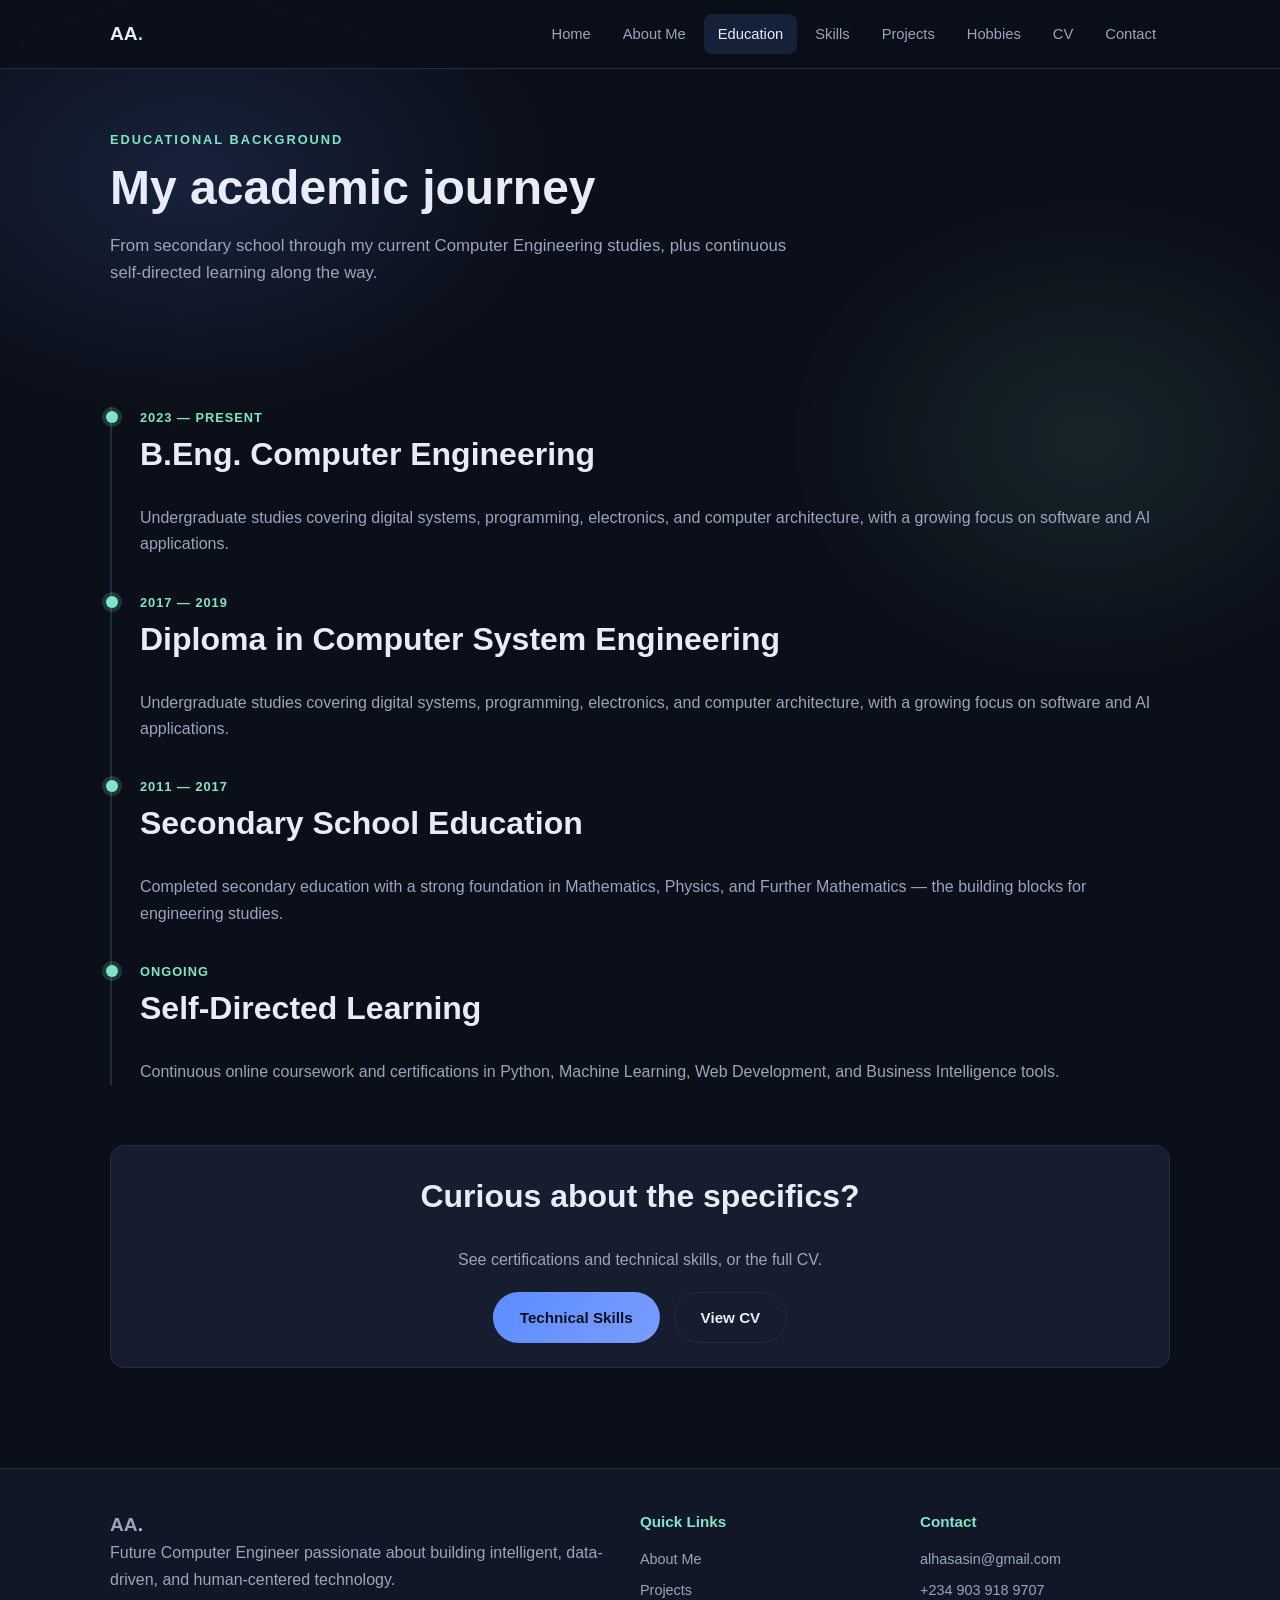
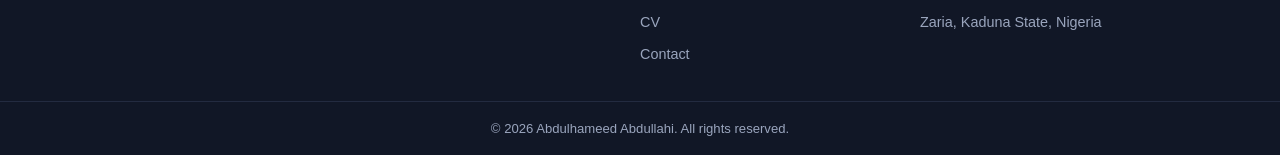
==== education.html @ 2b601864 "initial" ====
<!DOCTYPE html>
<html lang="en">
<head>
<meta charset="UTF-8" />
<meta name="viewport" content="width=device-width, initial-scale=1.0" />
<title>Educational Background | Abdulhameed Abdullahi</title>
<meta name="description" content="Educational background and academic timeline of Abdulhameed Abdullahi." />
<link rel="stylesheet" href="assets/css/style.css" />

<!-- JSON-LD structured data: Schema.org/EducationalOccupationalCredential list -->
<script type="application/ld+json">
{
  "@context": "https://schema.org",
  "@type": "Person",
  "name": "Abdulhameed Abdullahi",
  "alumniOf": [
    {
      "@type": "CollegeOrUniversity",
      "name": "Computer Engineering Undergraduate Programme"
    },
    {
      "@type": "EducationalOrganization",
      "name": "Secondary School"
    }
  ]
}
</script>
</head>
<body>

<input type="checkbox" id="nav-toggle" class="nav-toggle-input" />

<header class="site-header">
  <div class="header-inner">
    <a href="index.html" class="logo">AA<span>.</span></a>

    <label for="nav-toggle" class="hamburger" aria-label="Toggle navigation">
      <span></span><span></span><span></span>
    </label>

    <nav class="site-nav" aria-label="Primary">
      <ul>
        <li><a href="index.html">Home</a></li>
        <li><a href="about.html">About Me</a></li>
        <li><a href="education.html" aria-current="page">Education</a></li>
        <li><a href="skills.html">Skills</a></li>
        <li><a href="projects.html">Projects</a></li>
        <li><a href="hobbies.html">Hobbies</a></li>
        <li><a href="cv.html">CV</a></li>
        <li><a href="contact.html">Contact</a></li>
      </ul>
    </nav>
  </div>
</header>

<main>
  <section class="page-intro">
    <p class="eyebrow">Educational Background</p>
    <h1>My academic journey</h1>
    <p class="lede">
      From secondary school through my current Computer Engineering studies, plus
      continuous self-directed learning along the way.
    </p>
  </section>

  <section>
    <div class="timeline">
      <article class="timeline-item">
        <p class="timeline-date">2023 — PRESENT</p>
        <h2>B.Eng. Computer Engineering</h2>
        <p>
          Undergraduate studies covering digital systems, programming, electronics,
          and computer architecture, with a growing focus on software and AI
          applications.
        </p>
      </article>

      <article class="timeline-item">
        <p class="timeline-date">2017 — 2019</p>
        <h2>Diploma in Computer System Engineering</h2>
        <p>
          Undergraduate studies covering digital systems, programming, electronics,
          and computer architecture, with a growing focus on software and AI
          applications.
        </p>
      </article>

      <article class="timeline-item">
        <p class="timeline-date">2011 — 2017</p>
        <h2>Secondary School Education</h2>
        <p>
          Completed secondary education with a strong foundation in Mathematics,
          Physics, and Further Mathematics — the building blocks for engineering
          studies.
        </p>
      </article>

      <article class="timeline-item">
        <p class="timeline-date">ONGOING</p>
        <h2>Self-Directed Learning</h2>
        <p>
          Continuous online coursework and certifications in Python, Machine
          Learning, Web Development, and Business Intelligence tools.
        </p>
      </article>
    </div>
  </section>

  <section class="about-cta">
    <div class="card cta-card">
      <h2>Curious about the specifics?</h2>
      <p>See certifications and technical skills, or the full CV.</p>
      <div class="hero-actions">
        <a href="skills.html" class="btn btn-primary">Technical Skills</a>
        <a href="cv.html" class="btn btn-ghost">View CV</a>
      </div>
    </div>
  </section>
</main>

<footer class="site-footer">
  <div class="footer-inner">
    <div class="footer-about">
      <p class="logo">AA<span>.</span></p>
      <p>Future Computer Engineer passionate about building intelligent, data-driven,
         and human-centered technology.</p>
    </div>
    <div class="footer-links">
      <h4>Quick Links</h4>
      <ul>
        <li><a href="about.html">About Me</a></li>
        <li><a href="projects.html">Projects</a></li>
        <li><a href="cv.html">CV</a></li>
        <li><a href="contact.html">Contact</a></li>
      </ul>
    </div>
    <div class="footer-contact">
      <h4>Contact</h4>
      <ul>
        <li>alhasasin@gmail.com</li>
        <li>+234 903 918 9707</li>
        <li>Zaria, Kaduna State, Nigeria</li>
      </ul>
    </div>
  </div>
  <p class="footer-bottom">&copy; 2026 Abdulhameed Abdullahi. All rights reserved.</p>
</footer>

</body>
</html>
---- assets/css/style.css ----
/* =========================================================
   assets/css/style.css
   Pure CSS — Flexbox + Grid, mobile-first, no JS anywhere.
   CSS-only interactivity via :hover, :focus, :checked (nav),
   and :target (used later for accordions/modals on other pages).
   ========================================================= */

:root{
  --bg:#0b0f19;
  --bg-alt:#111726;
  --card:#161d2e;
  --text:#e8ecf7;
  --muted:#9aa5bd;
  --accent:#5b8cff;
  --accent-2:#7ee6c9;
  --border:#232b40;
  --radius:14px;
  --maxw:1100px;
}

*{box-sizing:border-box;margin:0;padding:0;}
html{scroll-behavior:smooth;}
body{
  font-family:'Segoe UI',Roboto,Helvetica,Arial,sans-serif;
  background:
    radial-gradient(600px 400px at 15% 10%, rgba(91,140,255,.15), transparent 60%),
    radial-gradient(500px 400px at 85% 25%, rgba(126,230,201,.10), transparent 60%),
    var(--bg);
  color:var(--text);
  line-height:1.65;
}
a{color:inherit;text-decoration:none;}
img{max-width:100%;display:block;}
ul{list-style:none;}

/* ===================== Header / Nav ===================== */
.site-header{
  position:sticky;top:0;z-index:100;
  background:rgba(11,15,25,.9);
  backdrop-filter:blur(10px);
  border-bottom:1px solid var(--border);
}
.header-inner{
  max-width:var(--maxw);margin:0 auto;padding:14px 20px;
  display:flex;align-items:center;justify-content:space-between;
  position:relative;
}
.logo{font-weight:800;font-size:1.2rem;}
.logo span{color:var(--accent-2);}

.site-nav ul{display:flex;gap:4px;flex-wrap:wrap;}
.site-nav a{
  display:block;padding:8px 14px;border-radius:8px;
  font-size:.92rem;color:var(--muted);
  transition:.25s;
}
.site-nav a:hover,
.site-nav a:focus,
.site-nav a[aria-current="page"]{
  color:var(--text);background:rgba(91,140,255,.14);
  outline:none;
}

/* CSS-only hamburger (checkbox hack, no JS) */
.nav-toggle-input{display:none;}
.hamburger{
  display:none;flex-direction:column;gap:5px;cursor:pointer;
  padding:6px;
}
.hamburger span{width:24px;height:2px;background:var(--text);border-radius:2px;}

@media (max-width:820px){
  .hamburger{display:flex;}
  .site-nav{
    display:block;
    position:absolute;top:100%;left:0;right:0;
    background:var(--bg-alt);
    border-bottom:1px solid var(--border);
    max-height:0;overflow:hidden;
    transition:max-height .3s ease;
  }
  .site-nav ul{flex-direction:column;padding:6px;}
  .nav-toggle-input:checked ~ .header-inner .site-nav,
  .nav-toggle-input:checked + .header-inner .site-nav{
    max-height:400px;
  }
}
/* Because the checkbox precedes the header in source order,
   we target header's nav via the general sibling combinator above. */

/* ===================== Layout helpers ===================== */
main{max-width:var(--maxw);margin:0 auto;padding:0 20px;}
section{padding:60px 0;}
.eyebrow{
  color:var(--accent-2);font-size:.8rem;letter-spacing:2px;
  text-transform:uppercase;font-weight:700;margin-bottom:10px;
}
h1{font-size:clamp(2rem,5vw,3rem);font-weight:800;line-height:1.15;}
h2{font-size:clamp(1.5rem,3vw,2rem);font-weight:700;margin-bottom:24px;}
h3{font-size:1.15rem;font-weight:700;margin-bottom:6px;}
p{color:var(--muted);}
.lede{font-size:1.05rem;margin-top:16px;}

/* ===================== Buttons ===================== */
.btn{
  display:inline-block;padding:12px 26px;border-radius:999px;
  font-weight:600;font-size:.95rem;transition:.25s;border:1px solid transparent;
}
.btn-primary{background:linear-gradient(135deg,var(--accent),#7a9dff);color:#08101f;}
.btn-primary:hover,.btn-primary:focus{transform:translateY(-2px);box-shadow:0 10px 25px rgba(91,140,255,.35);}
.btn-ghost{border:1px solid var(--border);color:var(--text);}
.btn-ghost:hover,.btn-ghost:focus{border-color:var(--accent);color:var(--accent-2);}

/* ===================== Hero (Home) ===================== */
.hero{
  display:flex;flex-wrap:wrap;align-items:center;gap:40px;
  padding-top:60px;
}
.hero-text{flex:1 1 420px;}
.hero-actions{margin-top:26px;display:flex;gap:14px;flex-wrap:wrap;}
.hero-avatar{flex:0 1 280px;margin:0 auto;}
.avatar-ring{
  width:100%;aspect-ratio:1/1;max-width:280px;margin:0 auto;
  border-radius:50%;padding:6px;
  background:linear-gradient(135deg,var(--accent),var(--accent-2));
}
.avatar-inner{
  width:100%;height:100%;border-radius:50%;background:var(--card);
  display:flex;align-items:center;justify-content:center;
  font-size:3.5rem;font-weight:800;color:var(--accent-2);
}
.avatar-img{
  width:100%;height:100%;border-radius:50%;object-fit:cover;
  display:block;background:var(--card);
}

/* ===================== Stats ===================== */
.stats{
  display:grid;grid-template-columns:repeat(3,1fr);gap:16px;
  padding-top:0;
}
.stat-card{
  background:var(--card);border:1px solid var(--border);
  border-radius:var(--radius);padding:20px;text-align:center;
}
.stat-num{font-size:1.8rem;font-weight:800;color:var(--accent-2);}
.stat-label{font-size:.82rem;color:var(--muted);margin-top:4px;}

/* ===================== Grids / Cards ===================== */
.preview-grid,
.grid-2,.grid-3{
  display:grid;gap:20px;
}
.preview-grid{grid-template-columns:repeat(3,1fr);}
.grid-2{grid-template-columns:repeat(2,1fr);}
.grid-3{grid-template-columns:repeat(3,1fr);}

.card{
  background:var(--card);border:1px solid var(--border);
  border-radius:var(--radius);padding:24px;transition:.25s;
}
.card:hover,.card:focus-within{border-color:var(--accent);transform:translateY(-3px);}
.card-link{color:var(--accent-2);font-weight:600;font-size:.9rem;margin-top:10px;display:inline-block;}
.card-link:hover,.card-link:focus{text-decoration:underline;}

@media (max-width:760px){
  .preview-grid,.grid-2,.grid-3{grid-template-columns:1fr;}
  .hero{text-align:center;justify-content:center;}
  .hero-actions{justify-content:center;}
}

/* ===================== Page intro / generic sections ===================== */
.page-intro{padding-top:60px;max-width:700px;}
.about-grid{display:grid;grid-template-columns:repeat(2,1fr);gap:20px;}
.about-cta{padding-top:0;}
.cta-card{text-align:center;}
.cta-card .hero-actions{justify-content:center;margin-top:18px;}
@media (max-width:760px){
  .about-grid{grid-template-columns:1fr;}
}

/* ===================== Timeline (Education) ===================== */
.timeline{
  border-left:2px solid var(--border);
  padding-left:28px;
  display:flex;flex-direction:column;gap:34px;
}
.timeline-item{position:relative;}
.timeline-item::before{
  content:'';position:absolute;left:-34.5px;top:4px;
  width:12px;height:12px;border-radius:50%;
  background:var(--accent-2);
  box-shadow:0 0 0 4px rgba(126,230,201,.18);
}
.timeline-date{
  color:var(--accent-2);font-size:.8rem;font-weight:700;letter-spacing:1px;
}

/* ===================== Projects ===================== */
.proj-icon{
  width:44px;height:44px;border-radius:10px;
  background:rgba(91,140,255,.15);color:var(--accent-2);
  display:flex;align-items:center;justify-content:center;font-size:1.4rem;
  margin-bottom:14px;
}
.project-actions{display:flex;gap:16px;margin-top:8px;flex-wrap:wrap;}

/* ===================== Hobbies ===================== */
.hobby-card{text-align:center;}
.hobby-emoji{font-size:2.2rem;margin-bottom:10px;}

/* ===================== CV table ===================== */
.cv-table{width:100%;border-collapse:collapse;}
.cv-table td,.cv-table th{
  border-bottom:1px solid var(--border);padding:10px 8px;text-align:left;font-size:.92rem;
}
.cv-table th{color:var(--accent-2);}
.sr-only{
  position:absolute;width:1px;height:1px;padding:0;margin:-1px;
  overflow:hidden;clip:rect(0,0,0,0);white-space:nowrap;border:0;
}

/* ===================== Contact ===================== */
.contact-grid{display:grid;grid-template-columns:1fr 1fr;gap:30px;align-items:start;}
.contact-item{display:flex;gap:14px;align-items:flex-start;margin-bottom:22px;}
.contact-ic{
  width:40px;height:40px;border-radius:10px;flex-shrink:0;
  background:rgba(126,230,201,.15);color:var(--accent-2);
  display:flex;align-items:center;justify-content:center;font-size:1.1rem;
}
.contact-item a:hover,.contact-item a:focus{color:var(--accent-2);}
.form-field{margin-bottom:16px;}
.form-field label{display:block;font-size:.85rem;color:var(--muted);margin-bottom:6px;}
.form-field input,.form-field textarea{
  width:100%;padding:12px 14px;border-radius:10px;
  background:var(--bg-alt);border:1px solid var(--border);color:var(--text);
  font-family:inherit;font-size:.95rem;
}
.form-field input:focus,.form-field textarea:focus{outline:2px solid var(--accent);}
.form-submit{width:100%;text-align:center;border:none;cursor:pointer;}
.form-note{margin-top:14px;font-size:.85rem;}
@media (max-width:760px){
  .contact-grid{grid-template-columns:1fr;}
}

/* ===================== Footer ===================== */
.site-footer{
  border-top:1px solid var(--border);margin-top:40px;background:var(--bg-alt);
}
.footer-inner{
  max-width:var(--maxw);margin:0 auto;padding:40px 20px 26px;
  display:grid;grid-template-columns:2fr 1fr 1fr;gap:30px;
}
.footer-inner h4{margin-bottom:14px;font-size:.95rem;color:var(--accent-2);}
.footer-inner li{margin-bottom:8px;font-size:.9rem;color:var(--muted);}
.footer-inner a:hover,.footer-inner a:focus{color:var(--text);}
.footer-bottom{
  text-align:center;padding:16px 20px;border-top:1px solid var(--border);
  font-size:.82rem;color:var(--muted);
}
@media (max-width:760px){
  .footer-inner{grid-template-columns:1fr;}
}

/* =====================================================
   CSS-only accordion pattern for later pages (Skills FAQ,
   Hobbies detail, etc.) using the :target pseudo-class.
   Usage on another page:
   <a href="#panel-1" class="acc-trigger">Title</a>
   <div id="panel-1" class="acc-panel">...content...</div>
   ===================================================== */
.skills-list{display:flex;flex-direction:column;gap:14px;}
.acc-item{display:block;}
.acc-trigger{display:block;cursor:pointer;}
.acc-trigger:hover,.acc-trigger:focus{border-color:var(--accent);}
.acc-panel{
  max-height:0;overflow:hidden;opacity:0;margin-top:0;
  transition:max-height .35s ease, opacity .35s ease, margin .35s ease;
}
.acc-panel:target{
  max-height:600px;opacity:1;margin-top:10px;
}
.skill-detail-list{list-style:disc;padding-left:20px;margin:12px 0;}
.skill-detail-list li{color:var(--muted);margin-bottom:6px;}

.tag{
  display:inline-block;padding:6px 14px;margin:4px 6px 0 0;
  border-radius:999px;background:var(--bg-alt);border:1px solid var(--border);
  font-size:.85rem;color:var(--text);
}

/* =====================================================
   CSS-only modal pattern (for Projects page lightboxes)
   <a href="#modal-1">Open</a> ... <div id="modal-1" class="modal">
     <div class="modal-box">...</div>
     <a href="#" class="modal-close">×</a>
   </div>
   ===================================================== */
.modal{
  position:fixed;inset:0;background:rgba(0,0,0,.7);
  display:flex;align-items:center;justify-content:center;
  opacity:0;visibility:hidden;transition:.25s;z-index:200;
}
.modal:target{opacity:1;visibility:visible;}
.modal-box{
  background:var(--card);border:1px solid var(--border);
  border-radius:var(--radius);padding:30px;max-width:500px;width:90%;
}
.modal-close{
  display:inline-block;margin-top:16px;color:var(--accent-2);font-weight:600;
}

/* ===================== Focus visibility (a11y) ===================== */
a:focus-visible,button:focus-visible,label:focus-visible{
  outline:2px solid var(--accent);outline-offset:2px;
}
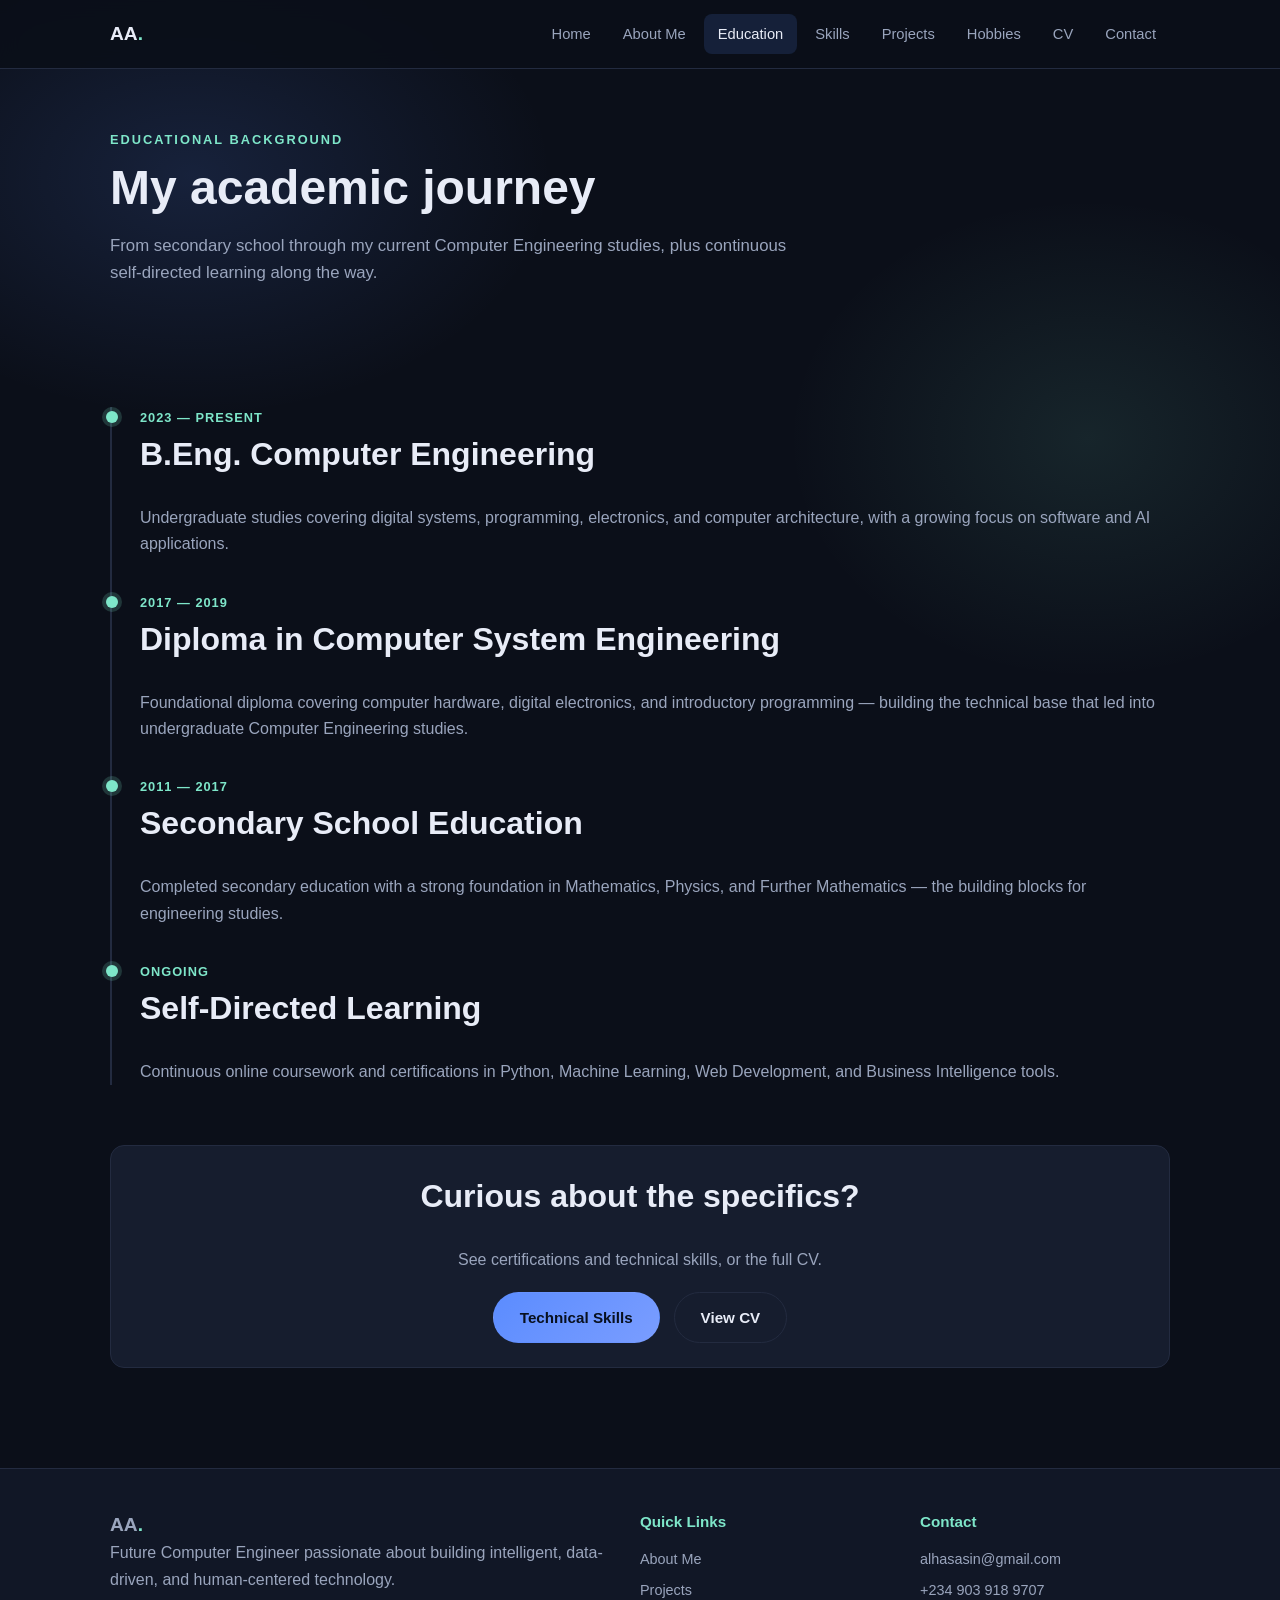
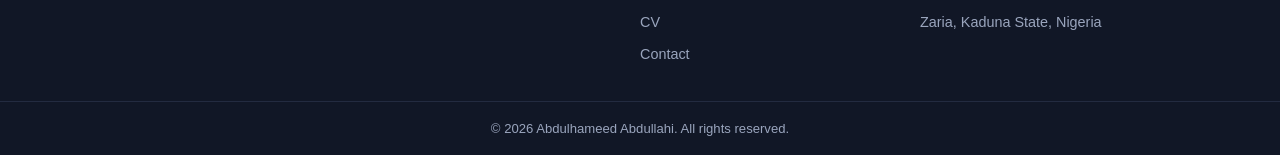
==== commit 04899319: "Update education.html" ====
--- a/education.html
+++ b/education.html
@@ -79,9 +79,8 @@
         <p class="timeline-date">2017 — 2019</p>
         <h2>Diploma in Computer System Engineering</h2>
         <p>
-          Undergraduate studies covering digital systems, programming, electronics,
-          and computer architecture, with a growing focus on software and AI
-          applications.
+          Foundational diploma covering computer hardware, digital electronics, 
+          and introductory programming — building the technical base that led into undergraduate Computer Engineering studies.
         </p>
       </article>
 
